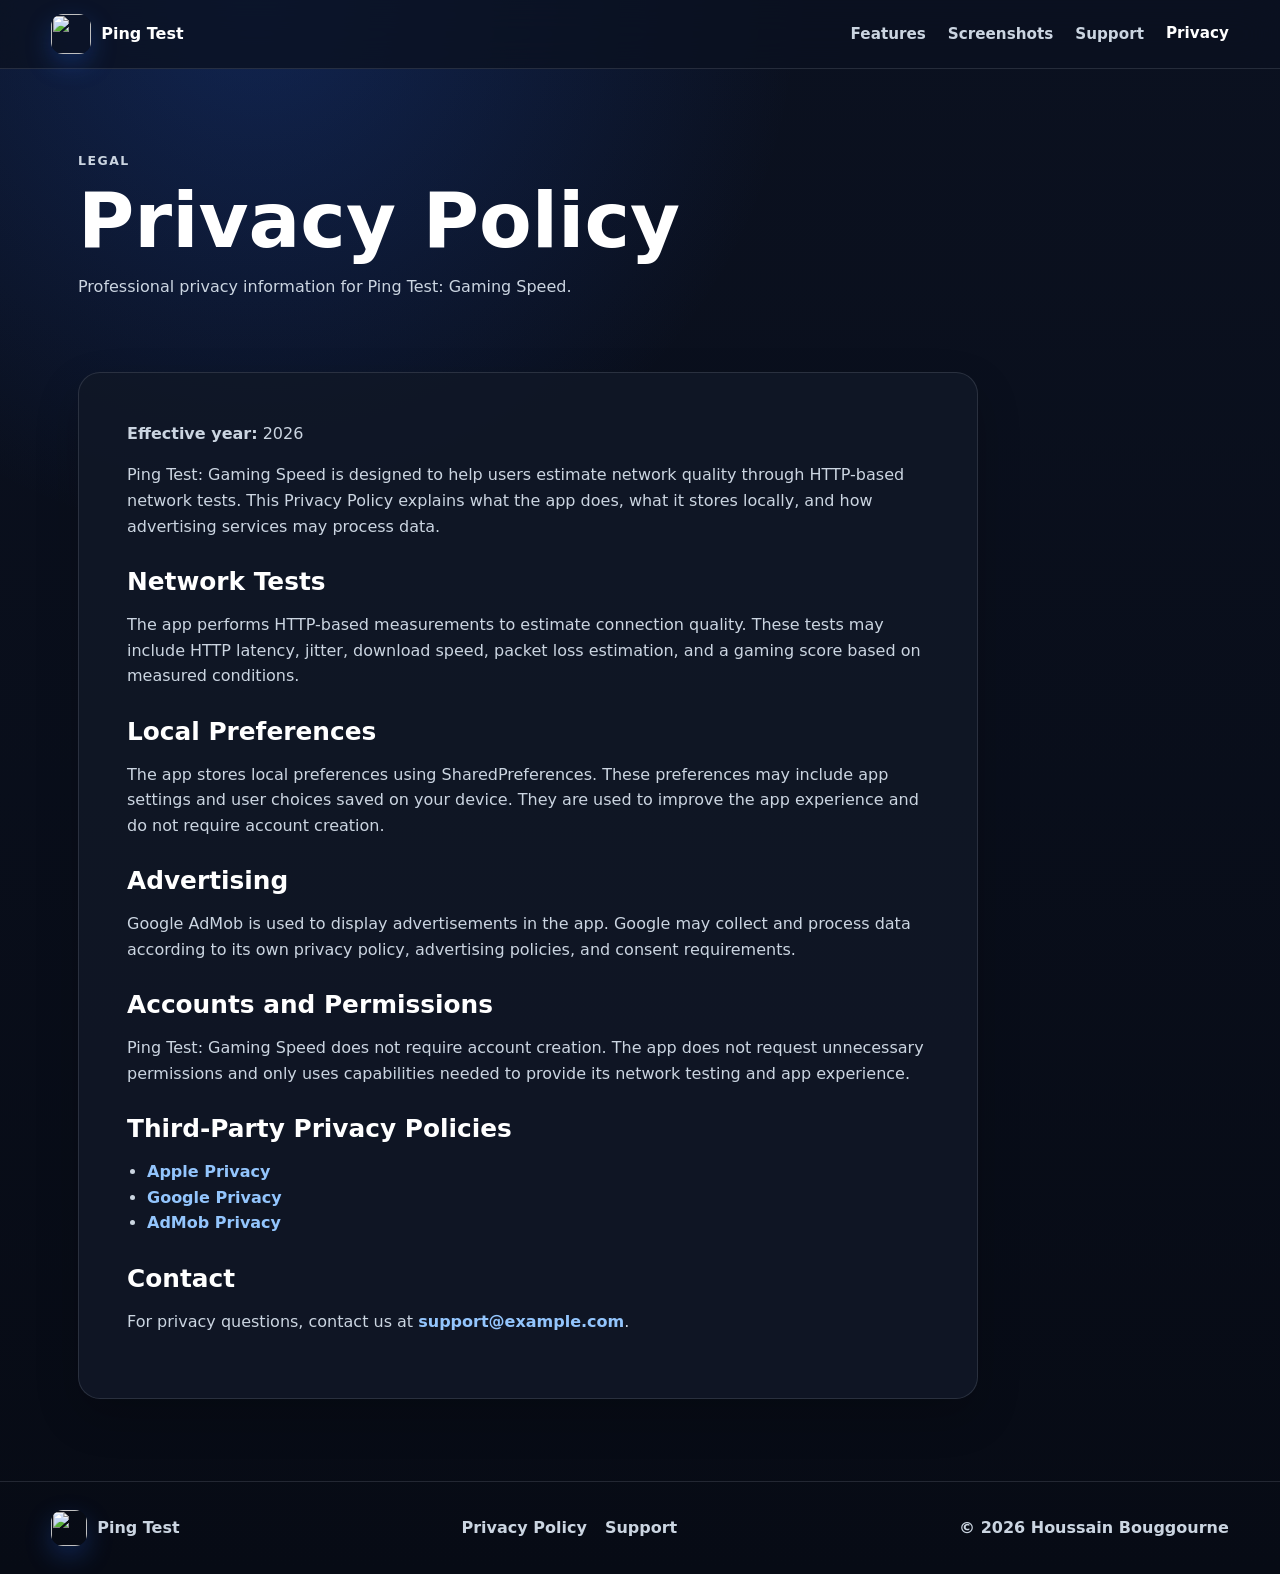
==== privacy.html @ 3e4aea9c "Add files via upload" ====
<!DOCTYPE html>
<html lang="en">
<head>
  <meta charset="UTF-8">
  <meta name="viewport" content="width=device-width, initial-scale=1.0">
  <title>Privacy Policy | Ping Test: Gaming Speed</title>
  <meta name="description" content="Read the Privacy Policy for Ping Test: Gaming Speed, including HTTP-based network tests, local preferences, and Google AdMob advertising.">
  <meta name="robots" content="index, follow">
  <link rel="canonical" href="https://example.com/privacy.html">
  <link rel="icon" type="image/png" href="assets/favicon.png">
  <link rel="apple-touch-icon" href="assets/logo.png">
  <meta property="og:type" content="website">
  <meta property="og:title" content="Privacy Policy | Ping Test: Gaming Speed">
  <meta property="og:description" content="Privacy details for Ping Test: Gaming Speed.">
  <meta property="og:url" content="https://example.com/privacy.html">
  <meta property="og:image" content="https://example.com/assets/logo.png">
  <meta name="twitter:card" content="summary_large_image">
  <meta name="twitter:title" content="Privacy Policy | Ping Test: Gaming Speed">
  <meta name="twitter:description" content="Privacy details for Ping Test: Gaming Speed.">
  <meta name="twitter:image" content="https://example.com/assets/logo.png">
  <link rel="stylesheet" href="style.css">
</head>
<body>
  <header class="site-header" data-header>
    <a class="brand" href="index.html" aria-label="Ping Test: Gaming Speed home">
      <img src="assets/logo.png" alt="" width="40" height="40">
      <span>Ping Test</span>
    </a>
    <button class="nav-toggle" type="button" aria-label="Open navigation" aria-expanded="false" data-nav-toggle>
      <span></span><span></span><span></span>
    </button>
    <nav class="site-nav" data-nav>
      <a href="index.html#features">Features</a>
      <a href="index.html#screenshots">Screenshots</a>
      <a href="support.html">Support</a>
      <a href="privacy.html" aria-current="page">Privacy</a>
    </nav>
  </header>

  <main class="page-main">
    <section class="page-hero section-shell reveal">
      <p class="eyebrow">Legal</p>
      <h1>Privacy Policy</h1>
      <p>Professional privacy information for Ping Test: Gaming Speed.</p>
    </section>

    <section class="content-section section-shell reveal">
      <div class="content-card">
        <p><strong>Effective year:</strong> 2026</p>
        <p>
          Ping Test: Gaming Speed is designed to help users estimate network quality through HTTP-based network tests. This Privacy Policy explains what the app does, what it stores locally, and how advertising services may process data.
        </p>

        <h2>Network Tests</h2>
        <p>
          The app performs HTTP-based measurements to estimate connection quality. These tests may include HTTP latency, jitter, download speed, packet loss estimation, and a gaming score based on measured conditions.
        </p>

        <h2>Local Preferences</h2>
        <p>
          The app stores local preferences using SharedPreferences. These preferences may include app settings and user choices saved on your device. They are used to improve the app experience and do not require account creation.
        </p>

        <h2>Advertising</h2>
        <p>
          Google AdMob is used to display advertisements in the app. Google may collect and process data according to its own privacy policy, advertising policies, and consent requirements.
        </p>

        <h2>Accounts and Permissions</h2>
        <p>
          Ping Test: Gaming Speed does not require account creation. The app does not request unnecessary permissions and only uses capabilities needed to provide its network testing and app experience.
        </p>

        <h2>Third-Party Privacy Policies</h2>
        <ul class="link-list">
          <li><a href="https://www.apple.com/legal/privacy/" target="_blank" rel="noopener noreferrer">Apple Privacy</a></li>
          <li><a href="https://policies.google.com/privacy" target="_blank" rel="noopener noreferrer">Google Privacy</a></li>
          <li><a href="https://support.google.com/admob/answer/6128543" target="_blank" rel="noopener noreferrer">AdMob Privacy</a></li>
        </ul>

        <h2>Contact</h2>
        <p>
          For privacy questions, contact us at <a href="mailto:support@example.com">support@example.com</a>.
        </p>
      </div>
    </section>
  </main>

  <footer class="site-footer">
    <div class="footer-inner">
      <a class="brand" href="index.html"><img src="assets/logo.png" alt="" width="36" height="36"><span>Ping Test</span></a>
      <nav aria-label="Footer navigation"><a href="privacy.html">Privacy Policy</a><a href="support.html">Support</a></nav>
      <p>© 2026 Houssain Bouggourne</p>
    </div>
  </footer>

  <script src="script.js" defer></script>
</body>
</html>
---- style.css ----
:root {
  --bg: #0B1120;
  --card: #111827;
  --primary: #2563EB;
  --accent: #22C55E;
  --text: #FFFFFF;
  --muted: #CBD5E1;
  --line: rgba(203, 213, 225, 0.14);
  --shadow: 0 24px 70px rgba(0, 0, 0, 0.36);
  --radius: 22px;
}

* {
  box-sizing: border-box;
}

html {
  scroll-behavior: smooth;
}

body {
  margin: 0;
  background:
    radial-gradient(circle at 20% 0%, rgba(37, 99, 235, 0.24), transparent 34rem),
    linear-gradient(180deg, #0B1120 0%, #070B15 100%);
  color: var(--text);
  font-family: Inter, ui-sans-serif, system-ui, -apple-system, BlinkMacSystemFont, "Segoe UI", sans-serif;
  line-height: 1.6;
  min-height: 100vh;
}

img {
  display: block;
  max-width: 100%;
}

a {
  color: inherit;
  text-decoration: none;
}

a:focus-visible,
button:focus-visible,
summary:focus-visible {
  outline: 3px solid rgba(34, 197, 94, 0.8);
  outline-offset: 4px;
}

.site-header {
  align-items: center;
  backdrop-filter: blur(18px);
  background: rgba(11, 17, 32, 0.78);
  border-bottom: 1px solid var(--line);
  display: flex;
  justify-content: space-between;
  left: 0;
  padding: 14px clamp(18px, 4vw, 56px);
  position: sticky;
  right: 0;
  top: 0;
  z-index: 20;
}

.brand {
  align-items: center;
  display: inline-flex;
  font-weight: 800;
  gap: 10px;
  letter-spacing: 0;
}

.brand img {
  border-radius: 12px;
  box-shadow: 0 10px 26px rgba(37, 99, 235, 0.28);
}

.site-nav {
  align-items: center;
  display: flex;
  gap: 22px;
}

.site-nav a {
  color: var(--muted);
  font-size: 0.95rem;
  font-weight: 700;
  transition: color 180ms ease, transform 180ms ease;
}

.site-nav a:hover,
.site-nav a[aria-current="page"] {
  color: var(--text);
  transform: translateY(-1px);
}

.nav-toggle {
  background: transparent;
  border: 0;
  display: none;
  height: 42px;
  padding: 8px;
  width: 42px;
}

.nav-toggle span {
  background: var(--text);
  border-radius: 999px;
  display: block;
  height: 2px;
  margin: 6px 0;
  transition: transform 180ms ease, opacity 180ms ease;
}

.section-shell {
  margin: 0 auto;
  max-width: 1180px;
  padding: 82px clamp(18px, 4vw, 28px);
}

.hero {
  align-items: center;
  display: grid;
  gap: 46px;
  grid-template-columns: minmax(0, 1.08fr) minmax(290px, 0.92fr);
  min-height: calc(100vh - 72px);
}

.hero-logo {
  border-radius: 28px;
  box-shadow: 0 18px 54px rgba(37, 99, 235, 0.34);
  margin-bottom: 24px;
}

.eyebrow {
  color: var(--accent);
  font-size: 0.78rem;
  font-weight: 900;
  letter-spacing: 0.12em;
  margin: 0 0 12px;
  text-transform: uppercase;
}

h1,
h2,
h3,
p {
  margin-top: 0;
}

h1 {
  font-size: clamp(2.55rem, 7vw, 5.9rem);
  line-height: 0.98;
  margin-bottom: 18px;
  max-width: 820px;
}

h2 {
  font-size: clamp(2rem, 4vw, 3.35rem);
  line-height: 1.08;
  margin-bottom: 16px;
}

h3 {
  font-size: 1.12rem;
  line-height: 1.2;
  margin-bottom: 10px;
}

.subtitle {
  color: var(--text);
  font-size: clamp(1.25rem, 2.4vw, 1.75rem);
  font-weight: 800;
  margin-bottom: 16px;
}

.hero-description,
.section-heading p,
.about-card p,
.content-card p,
.page-hero p,
.feature-card p {
  color: var(--muted);
}

.hero-description {
  font-size: 1.08rem;
  max-width: 650px;
}

.hero-actions {
  display: flex;
  flex-wrap: wrap;
  gap: 14px;
  margin-top: 30px;
}

.button {
  align-items: center;
  border-radius: 999px;
  border: 1px solid transparent;
  display: inline-flex;
  font-weight: 900;
  gap: 10px;
  justify-content: center;
  min-height: 52px;
  padding: 0 22px;
  transition: transform 180ms ease, box-shadow 180ms ease, border-color 180ms ease;
}

.button:hover {
  transform: translateY(-2px);
}

.button-primary {
  background: linear-gradient(135deg, var(--primary), #1D4ED8);
  box-shadow: 0 16px 32px rgba(37, 99, 235, 0.34);
  color: var(--text);
}

.button-primary:disabled {
  cursor: not-allowed;
  opacity: 0.82;
}

.button-primary span {
  background: rgba(34, 197, 94, 0.16);
  border: 1px solid rgba(34, 197, 94, 0.38);
  border-radius: 999px;
  color: #D1FAE5;
  font-size: 0.78rem;
  padding: 5px 9px;
}

.button-secondary {
  background: rgba(17, 24, 39, 0.74);
  border-color: var(--line);
  color: var(--text);
}

.button-secondary:hover,
.feature-card:hover,
.screenshot-card:hover {
  border-color: rgba(34, 197, 94, 0.42);
  box-shadow: 0 24px 58px rgba(0, 0, 0, 0.34);
}

.hero-panel {
  display: grid;
  justify-content: center;
}

.phone-preview {
  background: linear-gradient(180deg, #111827, #090E1A);
  border: 1px solid rgba(203, 213, 225, 0.16);
  border-radius: 42px;
  box-shadow: var(--shadow);
  max-width: 350px;
  padding: 18px;
  position: relative;
  width: min(100%, 350px);
}

.phone-speaker {
  background: rgba(203, 213, 225, 0.22);
  border-radius: 999px;
  height: 5px;
  margin: 0 auto 28px;
  width: 72px;
}

.score-ring {
  align-items: center;
  aspect-ratio: 1;
  background:
    radial-gradient(circle, #101827 58%, transparent 59%),
    conic-gradient(var(--accent) 0 82%, rgba(203, 213, 225, 0.13) 82% 100%);
  border-radius: 999px;
  display: flex;
  flex-direction: column;
  justify-content: center;
  margin: 0 auto 28px;
  width: 210px;
}

.score-ring span {
  font-size: 4rem;
  font-weight: 950;
  line-height: 1;
}

.score-ring small {
  color: var(--muted);
  font-weight: 800;
}

.metric-row {
  align-items: center;
  background: rgba(255, 255, 255, 0.045);
  border: 1px solid var(--line);
  border-radius: 16px;
  display: flex;
  justify-content: space-between;
  margin-top: 12px;
  padding: 14px 16px;
}

.metric-row span {
  color: var(--muted);
}

.metric-row strong {
  color: var(--accent);
}

.section-heading {
  margin-bottom: 30px;
  max-width: 780px;
}

.feature-grid {
  display: grid;
  gap: 16px;
  grid-template-columns: repeat(4, minmax(0, 1fr));
}

.feature-card,
.screenshot-card,
.about-card,
.content-card {
  background: rgba(17, 24, 39, 0.86);
  border: 1px solid var(--line);
  border-radius: var(--radius);
  box-shadow: 0 18px 44px rgba(0, 0, 0, 0.2);
}

.feature-card {
  min-height: 224px;
  padding: 24px;
  transition: transform 180ms ease, box-shadow 180ms ease, border-color 180ms ease;
}

.feature-card:hover,
.screenshot-card:hover {
  transform: translateY(-5px);
}

.feature-icon {
  align-items: center;
  background: rgba(37, 99, 235, 0.16);
  border: 1px solid rgba(37, 99, 235, 0.38);
  border-radius: 16px;
  color: var(--accent);
  display: inline-flex;
  font-size: 1.05rem;
  font-weight: 950;
  height: 46px;
  justify-content: center;
  margin-bottom: 22px;
  width: 46px;
}

.screenshot-grid {
  display: grid;
  gap: 22px;
  grid-template-columns: repeat(3, minmax(0, 1fr));
}

.screenshot-card {
  margin: 0;
  padding: 18px;
  transition: transform 180ms ease, box-shadow 180ms ease, border-color 180ms ease;
}

.screenshot-card img {
  background: #070B15;
  border-radius: 32px;
  margin: 0 auto;
}

.screenshot-card figcaption {
  color: var(--muted);
  font-weight: 800;
  margin-top: 14px;
  text-align: center;
}

.about-card,
.content-card {
  padding: clamp(26px, 5vw, 48px);
}

.about-card {
  max-width: 920px;
}

.page-main {
  min-height: 70vh;
}

.page-hero {
  padding-bottom: 36px;
}

.page-hero h1 {
  font-size: clamp(2.5rem, 6vw, 4.8rem);
  margin-bottom: 16px;
}

.content-section {
  padding-top: 20px;
}

.content-card {
  max-width: 900px;
}

.content-card h2 {
  font-size: 1.55rem;
  margin-top: 30px;
}

.content-card a {
  color: #93C5FD;
  font-weight: 800;
}

.link-list {
  color: var(--muted);
  padding-left: 20px;
}

details {
  border-top: 1px solid var(--line);
  padding: 20px 0;
}

details:last-child {
  border-bottom: 1px solid var(--line);
}

summary {
  cursor: pointer;
  font-size: 1.08rem;
  font-weight: 900;
}

details p {
  margin: 12px 0 0;
}

.site-footer {
  border-top: 1px solid var(--line);
  padding: 28px clamp(18px, 4vw, 56px);
}

.footer-inner {
  align-items: center;
  display: flex;
  gap: 24px;
  justify-content: space-between;
  margin: 0 auto;
  max-width: 1180px;
}

.footer-inner nav {
  display: flex;
  gap: 18px;
}

.footer-inner a,
.footer-inner p {
  color: var(--muted);
  font-weight: 700;
  margin: 0;
}

.footer-inner a:hover {
  color: var(--text);
}

.reveal {
  opacity: 0;
  transform: translateY(18px);
  transition: opacity 600ms ease, transform 600ms ease;
}

.reveal.is-visible {
  opacity: 1;
  transform: translateY(0);
}

@media (prefers-reduced-motion: reduce) {
  *,
  *::before,
  *::after {
    scroll-behavior: auto !important;
    transition-duration: 0.01ms !important;
    animation-duration: 0.01ms !important;
    animation-iteration-count: 1 !important;
  }
}

@media (max-width: 980px) {
  .hero {
    grid-template-columns: 1fr;
    min-height: auto;
    padding-top: 62px;
  }

  .feature-grid {
    grid-template-columns: repeat(2, minmax(0, 1fr));
  }
}

@media (max-width: 760px) {
  .nav-toggle {
    display: block;
  }

  .nav-toggle.is-open span:nth-child(1) {
    transform: translateY(8px) rotate(45deg);
  }

  .nav-toggle.is-open span:nth-child(2) {
    opacity: 0;
  }

  .nav-toggle.is-open span:nth-child(3) {
    transform: translateY(-8px) rotate(-45deg);
  }

  .site-nav {
    background: rgba(11, 17, 32, 0.98);
    border-bottom: 1px solid var(--line);
    box-shadow: var(--shadow);
    display: grid;
    gap: 0;
    left: 0;
    opacity: 0;
    padding: 10px 18px 18px;
    pointer-events: none;
    position: absolute;
    right: 0;
    top: 69px;
    transform: translateY(-10px);
    transition: opacity 180ms ease, transform 180ms ease;
  }

  .site-nav.is-open {
    opacity: 1;
    pointer-events: auto;
    transform: translateY(0);
  }

  .site-nav a {
    border-top: 1px solid var(--line);
    padding: 15px 0;
  }

  .section-shell {
    padding: 62px 18px;
  }

  .hero-actions,
  .footer-inner,
  .footer-inner nav {
    align-items: stretch;
    flex-direction: column;
  }

  .button {
    width: 100%;
  }

  .screenshot-grid,
  .feature-grid {
    grid-template-columns: 1fr;
  }

  .feature-card {
    min-height: auto;
  }
}
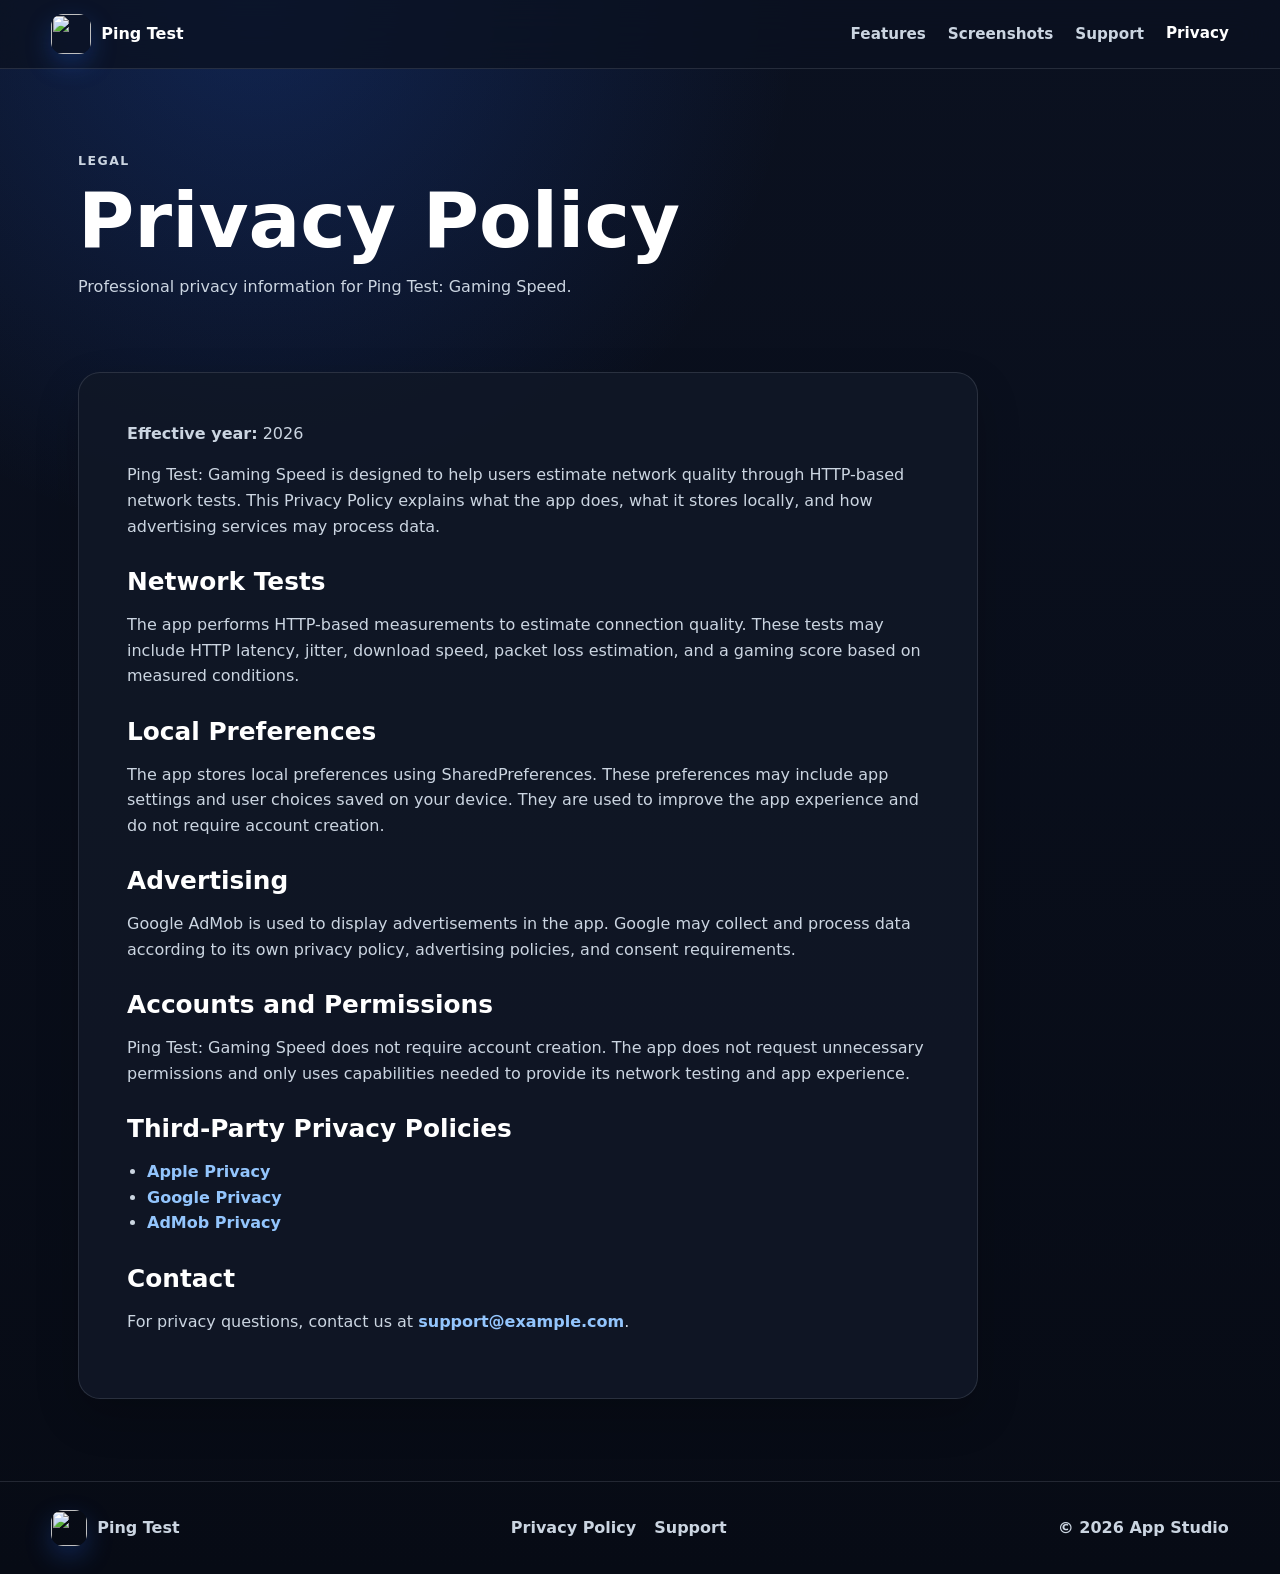
==== commit 1a351b3e: "Update footer copyright from Houssain Bouggourne to App Studio" ====
--- a/privacy.html
+++ b/privacy.html
@@ -90,7 +90,7 @@
     <div class="footer-inner">
       <a class="brand" href="index.html"><img src="assets/logo.png" alt="" width="36" height="36"><span>Ping Test</span></a>
       <nav aria-label="Footer navigation"><a href="privacy.html">Privacy Policy</a><a href="support.html">Support</a></nav>
-      <p>© 2026 Houssain Bouggourne</p>
+      <p>© 2026 App Studio</p>
     </div>
   </footer>
 
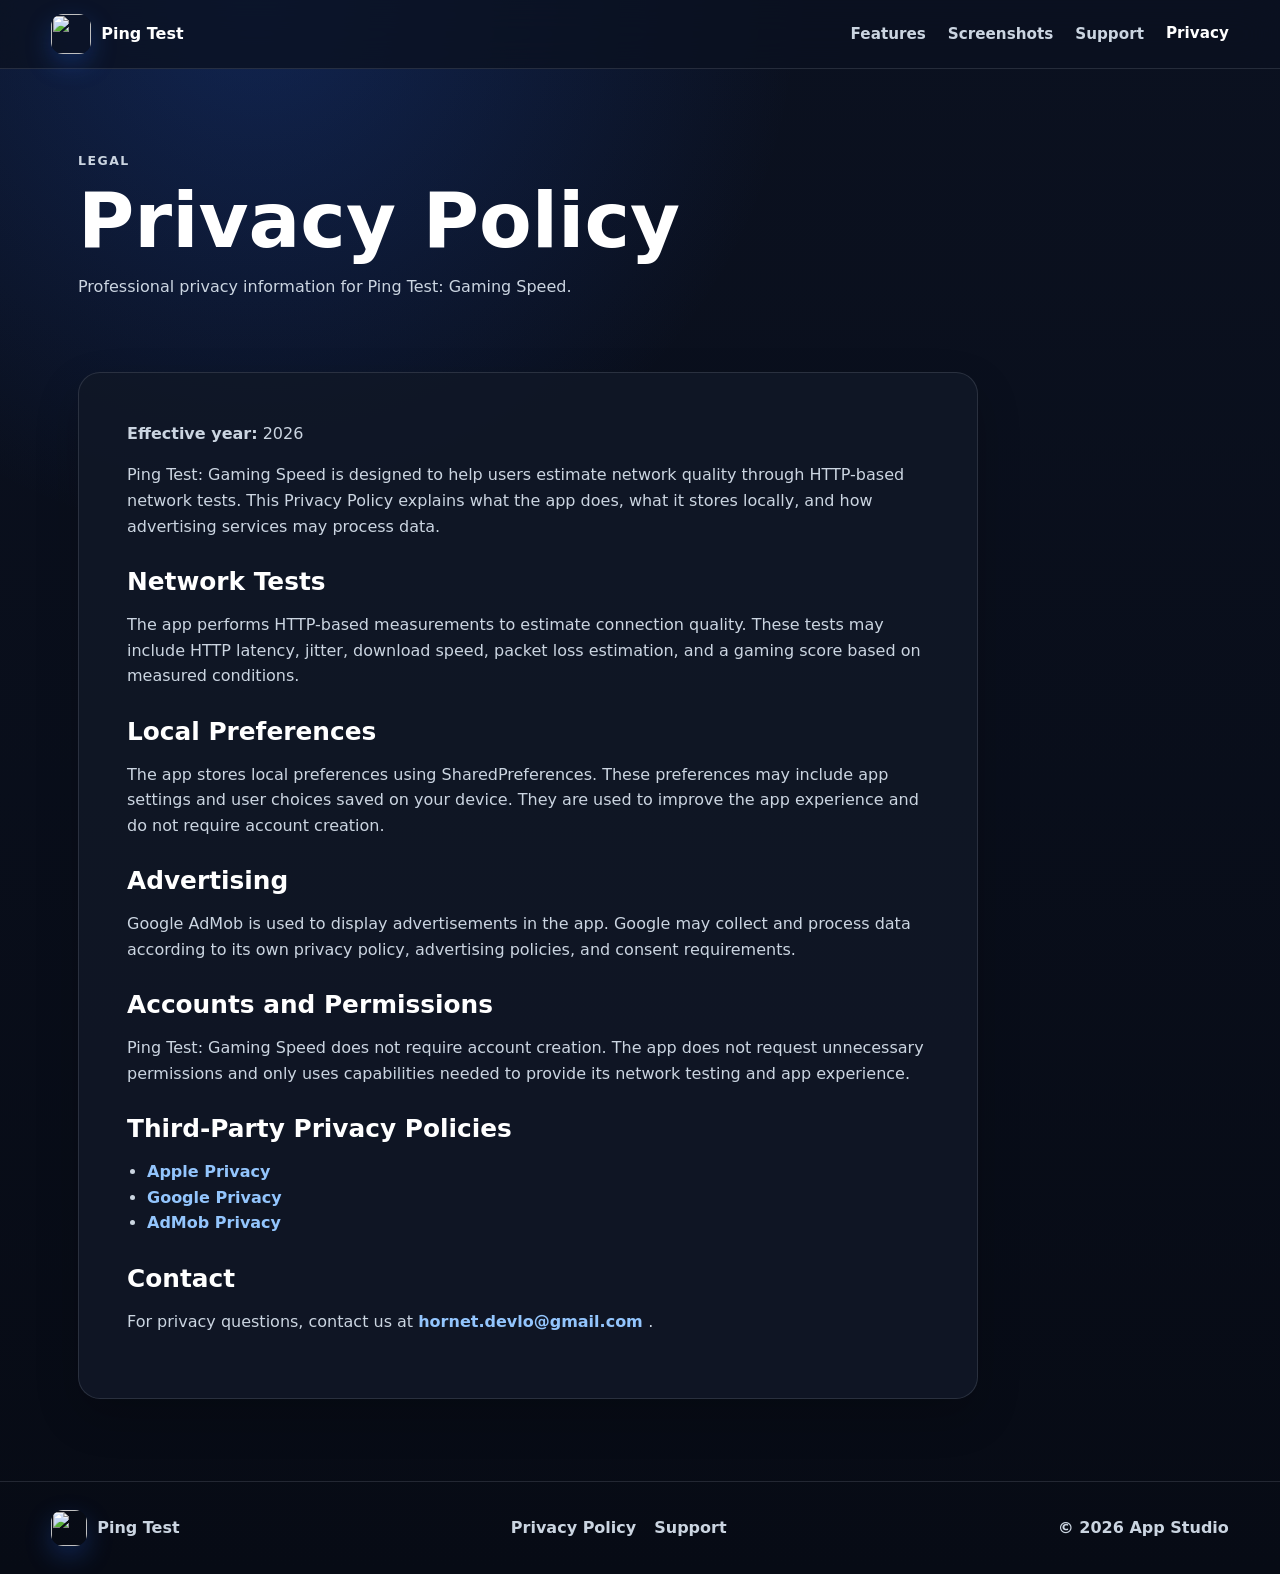
==== commit 7ca4bcb3: "Update contact email for privacy inquiries" ====
--- a/privacy.html
+++ b/privacy.html
@@ -80,7 +80,9 @@
 
         <h2>Contact</h2>
         <p>
-          For privacy questions, contact us at <a href="mailto:support@example.com">support@example.com</a>.
+          For privacy questions, contact us at <a href="mailto:hornet.devlo@gmail.com
+">hornet.devlo@gmail.com
+</a>.
         </p>
       </div>
     </section>
